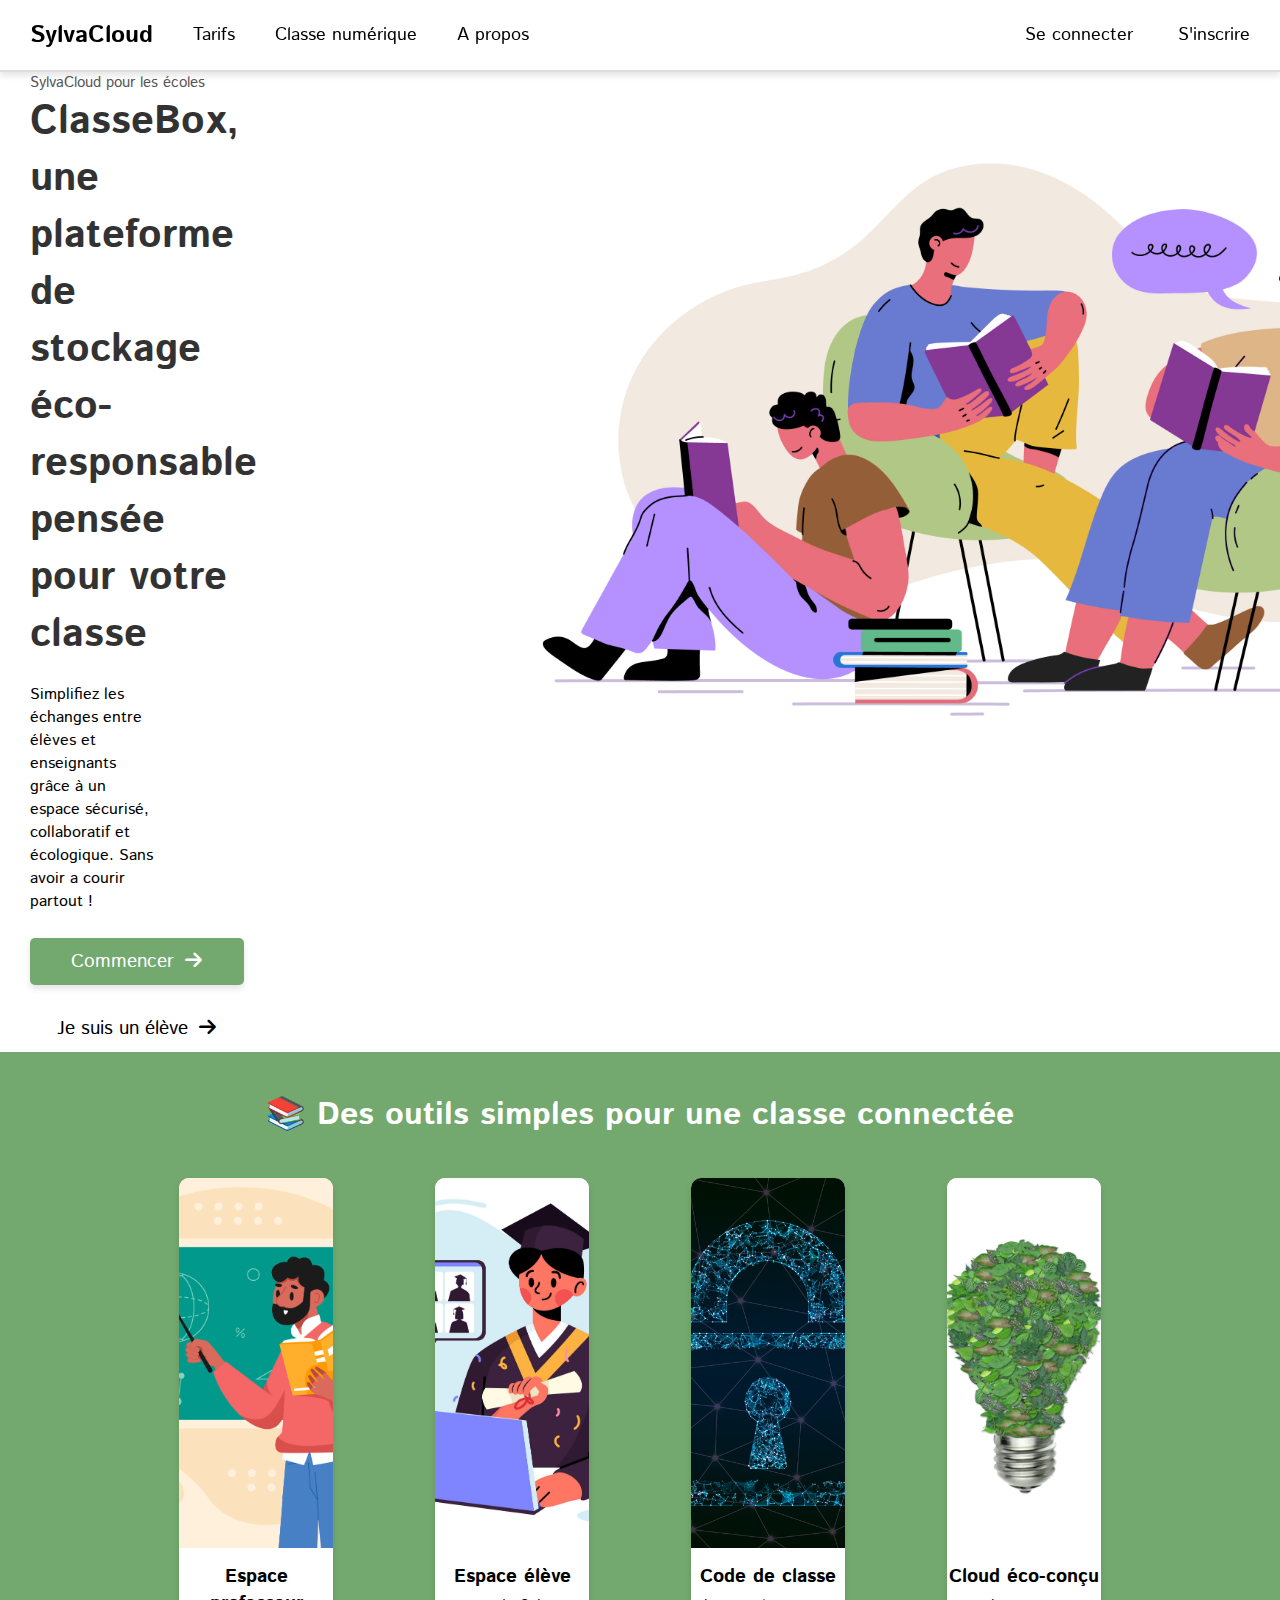
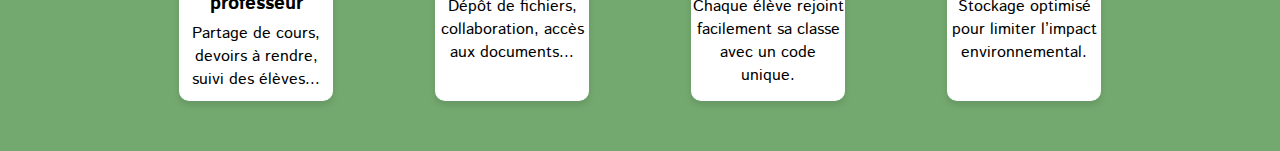
==== classe/classe.html @ 0fa3f463 "Initial commit" ====
<!DOCTYPE html>
<html lang="fr">
<head>
    <meta charset="UTF-8">
    <meta name="viewport" content="width=device-width, initial-scale=1.0">
    <title>Classes Numerique</title>
    <link rel="stylesheet" href="classe.css">
    <link rel="stylesheet" href="../header.css">
    <link rel="stylesheet" href="https://cdnjs.cloudflare.com/ajax/libs/font-awesome/6.5.1/css/all.min.css">
</head>
<body>
    <header>
        <h2 style="background: none; color: rgb(0, 0, 0); font-size: x-large;"><div class="back" onclick="window.location.href = '../index.html'">SylvaCloud</div></h2>
        <nav class="navigation left">
            <a href="workspace/workspace.html" id="my_space">Mon espace</a>
            <a href="../plan/plan.html">Tarifs</a>   
            <a href="">Classe numérique</a>                 
            <a href="#">A propos</a>
        </nav>
        <nav class="navigation right" id="nav-right">
            <a href="register-login/register-login.html">Se connecter</a>            
            <a href="register-login/register-login.html">S'inscrire</a>
        </nav>
        <div class="account-type" id="account_type">
            <i class="fa-solid fa-crown" style="color: yellow; background: none;" id="account_premium"></i>
            <i class="fa-solid fa-graduation-cap" id="account_student" style="background: none; color: white;"></i>
            <p style="background: none; color: white;" id="account_type_txt">Plan Gratuit</p>
        </div>
        <div class="menu-container">
            <i class="fa-solid fa-circle-user account" id="account_circle"></i>
            <ul class="dropdown-menu">
                <li class="dropdown-menu-settings"><a href="../settings/settings.html">Parametres</a></li>
                <li class="dropdown-menu-settings"><a href="#">Gerer</a></li>
                <li class="dropdown-menu-logout" id="logout"><a href="#">Deconnexion</a></li>
            </ul>
        </div>
        
        
        <div class="responsive-header-container">
            
            <i class="fa-solid fa-bars"></i>
            <ul class="responsive-dropdown-menu">
                <li class=""><a href="../workspace/workspace.html">Mon espace</a></li>
                <li class=""><a href="../plan/plan.html">Tarifs</a></li>
                <li><a href="">Classe numérique</a></li>
                <li class="" id="logout"><a href="#">A propos</a></li>
                <li class="" id="logout"><a href="../register-login/register-login.html">Se connecter</a></li>
                <li class="" id="logout"><a href="../register-login/register-login.html">S'inscrire</a></li>
            </ul>
        </div>
    </header>
    <div class="container">
        <div class="hero">
            <div class="hero-text">
                <span class="hero-header">SylvaCloud pour les écoles</span>
                <span class="hero-title">ClasseBox, une plateforme de stockage éco-responsable pensée pour votre classe</span>
                <span class="hero-description">Simplifiez les échanges entre élèves et enseignants grâce à un espace sécurisé, collaboratif et écologique. Sans avoir a courir partout !</span>
                <button class="hero-start-button">
                    Commencer
                    <i class="fa-solid fa-arrow-right"></i>
                </button>
                <button class="hero-login-button">
                    Je suis un élève
                    <i class="fa-solid fa-arrow-right"></i>
                </button>
            </div>
            <div class="hero-image">
                <img src="/Images/6847163.jpg" alt="">
            </div>
        </div>
        <div class="short-presentation">
            <h2 class="short-presentation-title">📚 Des outils simples pour une classe connectée</h2>
            <div class="short-presentation-band">
                <div class="short-presentation-band-item">
                    <img src="/Images/9829626.jpg" alt="">
                    <span class="short-presentation-band-item-title">Espace professeur</span>
                    <span class="short-presentation-band-item-text">Partage de cours, devoirs à rendre, suivi des élèves...</span>
                </div>
                <div class="short-presentation-band-item">
                    <img src="/Images/3967408.jpg" alt="">
                    <span class="short-presentation-band-item-title">Espace élève</span>
                    <span class="short-presentation-band-item-text">Dépôt de fichiers, collaboration, accès aux documents...</span>
                </div>
                <div class="short-presentation-band-item">
                    <img src="/Images/security-4868172.jpg" alt="">
                    <span class="short-presentation-band-item-title">Code de classe</span>
                    <span class="short-presentation-band-item-text">Chaque élève rejoint facilement sa classe avec un code unique.</span>
                </div>
                <div class="short-presentation-band-item">
                    <img src="/Images/green-bulb-1440675_1920.jpg" alt="">
                    <span class="short-presentation-band-item-title">Cloud éco-conçu</span>
                    <span class="short-presentation-band-item-text">Stockage optimisé pour limiter l’impact environnemental.</span>
                </div>
            </div>
            
        </div>
    </div>
    <script src="classe.js"></script>
</body>
</html>
---- classe/classe.css ----
@import url('https://fonts.googleapis.com/css2?family=Istok+Web:wght@400;700&display=swap');

* {
    background-color: rgb(255, 255, 255);
    margin: 0;
    padding: 0;
    box-sizing: border-box;
    font-family: 'Istok Web', sans-serif;    
    color: black;

}

.back {
    cursor: pointer;
}

.container {
    width: 100%;
    height: auto;
    margin-top: 72px;
}

/* Hero */

.hero {
    display: flex;
    justify-content: space-between;
}

.hero-header {
    color: rgb(44, 44, 44);
    opacity: 0.8;
    font-size: 15px;
}

.hero-title {
    font-size: 2.5rem;
    font-weight: 700;
    color: rgb(0, 0, 0);
    opacity: 0.8;
    margin-right: 200px;
}

.hero-text {
    width: 40%;
    display: flex;
    flex-direction: column;
    justify-content: center;
    margin-left: 30px;
}

.hero-image img {
    width: 1100px;        /* largeur fixe */
    height: auto;        /* conserve les proportions */
    object-fit: cover;   /* ajuste le rendu sans déformer */
    border-radius: 12px;
}

.hero-description {
    margin-right: 300px;
    margin-top: 20px;
    margin-bottom: 25px;
}

.hero-start-button {
    background-color: #73A86E;
    color: white;
    padding: 10px 20px;
    border-radius: 5px;
    border: none;
    cursor: pointer;
    font-size: 1.2rem;
    font-weight: 500;
    width: 50%;
    box-shadow: 0px 4px 6px rgba(0, 0, 0, 0.1);
    transition: ease-out 0.5s;
    margin-bottom: 20px;
}

.hero-start-button i {
    color: white;
    background: none;
    transition: ease-out 0.5s;
    margin-left: 5px;
}

.hero-start-button:hover {
    background-color: #5A8B5A;
    box-shadow: 0px 4px 6px rgba(0, 0, 0, 0.2);
}

.hero-start-button:hover i {
    transform: translateX(+5px);
}

.hero-login-button {
    background: none;
    color: black;
    padding: 10px 20px;
    border-radius: 5px;
    border: none;
    cursor: pointer;
    font-size: 1.2rem;
    font-weight: 500;
    width: 50%;
    transition: ease-out 0.5s;
}

.hero-login-button i {
    color: black;
    background: none;
    transition: ease-out 0.5s;
    margin-left: 5px;
}

.hero-login-button:hover {
    color: #5A8B5A;
}

.hero-login-button:hover i {
    transform: translateX(+5px);
    color: #5A8B5A;
}

/* Short Presentation */

.short-presentation {
    width: 100%;
    height: auto;
    background-color: #73A86E;
    display: flex;
    flex-direction: column;
    align-items: center;
}

.short-presentation-title {
    color: white;
    font-size: 2rem;
    font-weight: 700;
    text-align: center;
    margin-top: 20px;
    padding-top: 20px;
    background: none;
}

.short-presentation-band {
    width: 80%;
    background: none;
    margin-top: 10px;
    margin-bottom: 20px;
    display: flex;
    justify-content: space-around;
    padding-bottom: 30px;
    padding-top: 30px;
}

.short-presentation-band-item {
    display: flex;
    flex-direction: column;
    align-items: center;
    width: 15%;
    border-radius: 10px;
    transition: ease-in-out 0.5s;
    box-shadow: 0px 4px 6px rgba(0, 0, 0, 0.1);
}

.short-presentation-band-item span {
    text-align: center;
}

.short-presentation-band-item img {
    width: 100%;
    height: 370px;
    border-top-left-radius: 10px;
    border-top-right-radius: 10px;
    object-fit: cover;  /* L'image couvre tout l'espace sans se déformer */
}

.short-presentation-band-item-title {
    font-size: 1.2rem;
    font-weight: 700;
    color: rgb(0, 0, 0);
    margin-top: 15px;
}

.short-presentation-band-item-text {
    font-size: 1rem;
    font-weight: 400;
    color: rgb(0, 0, 0);
    margin-top: 5px;
    text-align: center;
    background: none;
    margin-bottom: 10px;
}

.short-presentation-band-item:hover {
    transform: scale(1.05);
    box-shadow: 0px 4px 6px rgba(0, 0, 0, 0.2);
}
---- header.css ----
header {
    color: black;
    position: fixed;
    top: 0;
    left: 0;
    width: 100%;
    padding: 20px 30px;
    height: 72px;
    justify-content: space-between;
    align-items: center;
    z-index: 99;
    display: flex;
    background: white;
    border-bottom: 2px solid rgb(223, 223, 223);
    box-shadow: 0px 4px 6px rgba(0, 0, 0, 0.1);
}

.navigation {
    display: flex;
    align-items: center;
    justify-content: flex-end;
    background: none;
    color: black;
}

.navigation a {
    background: none;
    font-size: 1.1em;
    text-decoration: none;
    margin-left: 40px;
    font-weight: 500;
    position: relative; /* Ajouté pour le positionnement du ::after */
    color: black;
    transition: .3s;
}

.navigation a:hover {
    color: #73A86E;
}

.left {
    margin-right: auto; /* Pousse à gauche */
}

.right {
    margin-left: auto; /* Pousse à droite */
}

.fa-bars {
    background: none;
    color: black;
    font-size: x-large;
    margin: 10px;
    display: none !important;
    transition: .3s;
}

.fa-bars:hover {
    color: #73A86E;
}

.fa-circle-user {
    color: white;
    background: none;
    font-size: 25px;
    margin-right: 10px;
    cursor: pointer;
    transition: .5s;
}

.fa-circle-user:hover {
    color: #73A86E;
}

.dropdown-menu {
    display: none; /* Le menu est caché par défaut */
    position: absolute;
    top: 48px; /* Place le menu directement sous l'icône */
    right: 0;
    background-color: white;
    border: 1px solid #ddd;
    border-radius: 5px;
    width: 150px;
    box-shadow: 0px 4px 6px rgba(0, 0, 0, 0.1);
    list-style-type: none;
    margin: 0;
    padding: 0;
}

.menu-container {
    background: none;
}

.responsive-dropdown-menu {
    display: none; /* Le menu est caché par défaut */
    position: absolute;
    top: 48px; /* Place le menu directement sous l'icône */
    right: 0;
    background-color: white;
    border: 1px solid #ddd;
    border-radius: 5px;
    width: 150px;
    box-shadow: 0px 4px 6px rgba(0, 0, 0, 0.1);
    list-style-type: none;
    margin: 0;
    padding: 0;
}

.responsive-header-container i {
    background: none;
}

.responsive-header-container {
    background: none;
}

.responsive-header-container:hover .responsive-dropdown-menu {
    display: block;
}

.responsive-dropdown-menu li {
    padding: 10px;
    transition: .5s;
}

.responsive-dropdown-menu li a {
    text-decoration: none;
    color: #333;
    display: block;
    transition: .5s;
}

.dropdown-menu li {
    padding: 10px;
    transition: .5s;
}

.dropdown-menu li a {
    text-decoration: none;
    color: #333;
    display: block;
    transition: .5s;
}

.menu-container:hover .dropdown-menu {
    display: block;
}

.dropdown-menu:hover {
    display: block;
}

.dropdown-menu-settings:hover {
    background-color: #73A86E;
}

.dropdown-menu-settings:hover a {
    background-color: #73A86E;
    color: white;
}

.dropdown-menu-logout:hover {
    background-color: #ff0000;
}

.dropdown-menu-logout:hover a {
    background-color: #ff0000;
    color: white;
}

.account-type {
    display: flex;
    background: none;
    margin-left: 10px;
    margin-right: 10px;
}

.account-type i {
    margin-right: 5px;
    margin-top: 2px;
}

@media screen and (max-width: 768px) {
    .header-menu {
        display: none;
    }

    .fa-bars {
        display: block !important;
        color: white;
    }

    .responsive-header-container {
        display: block;
    }

    .navigation {
        display: none !important;
    }

    header h2 {
        font-size: medium;
    }

    header {
        height: 35px;
    }

    .account-type {
        display: none;
    }

}
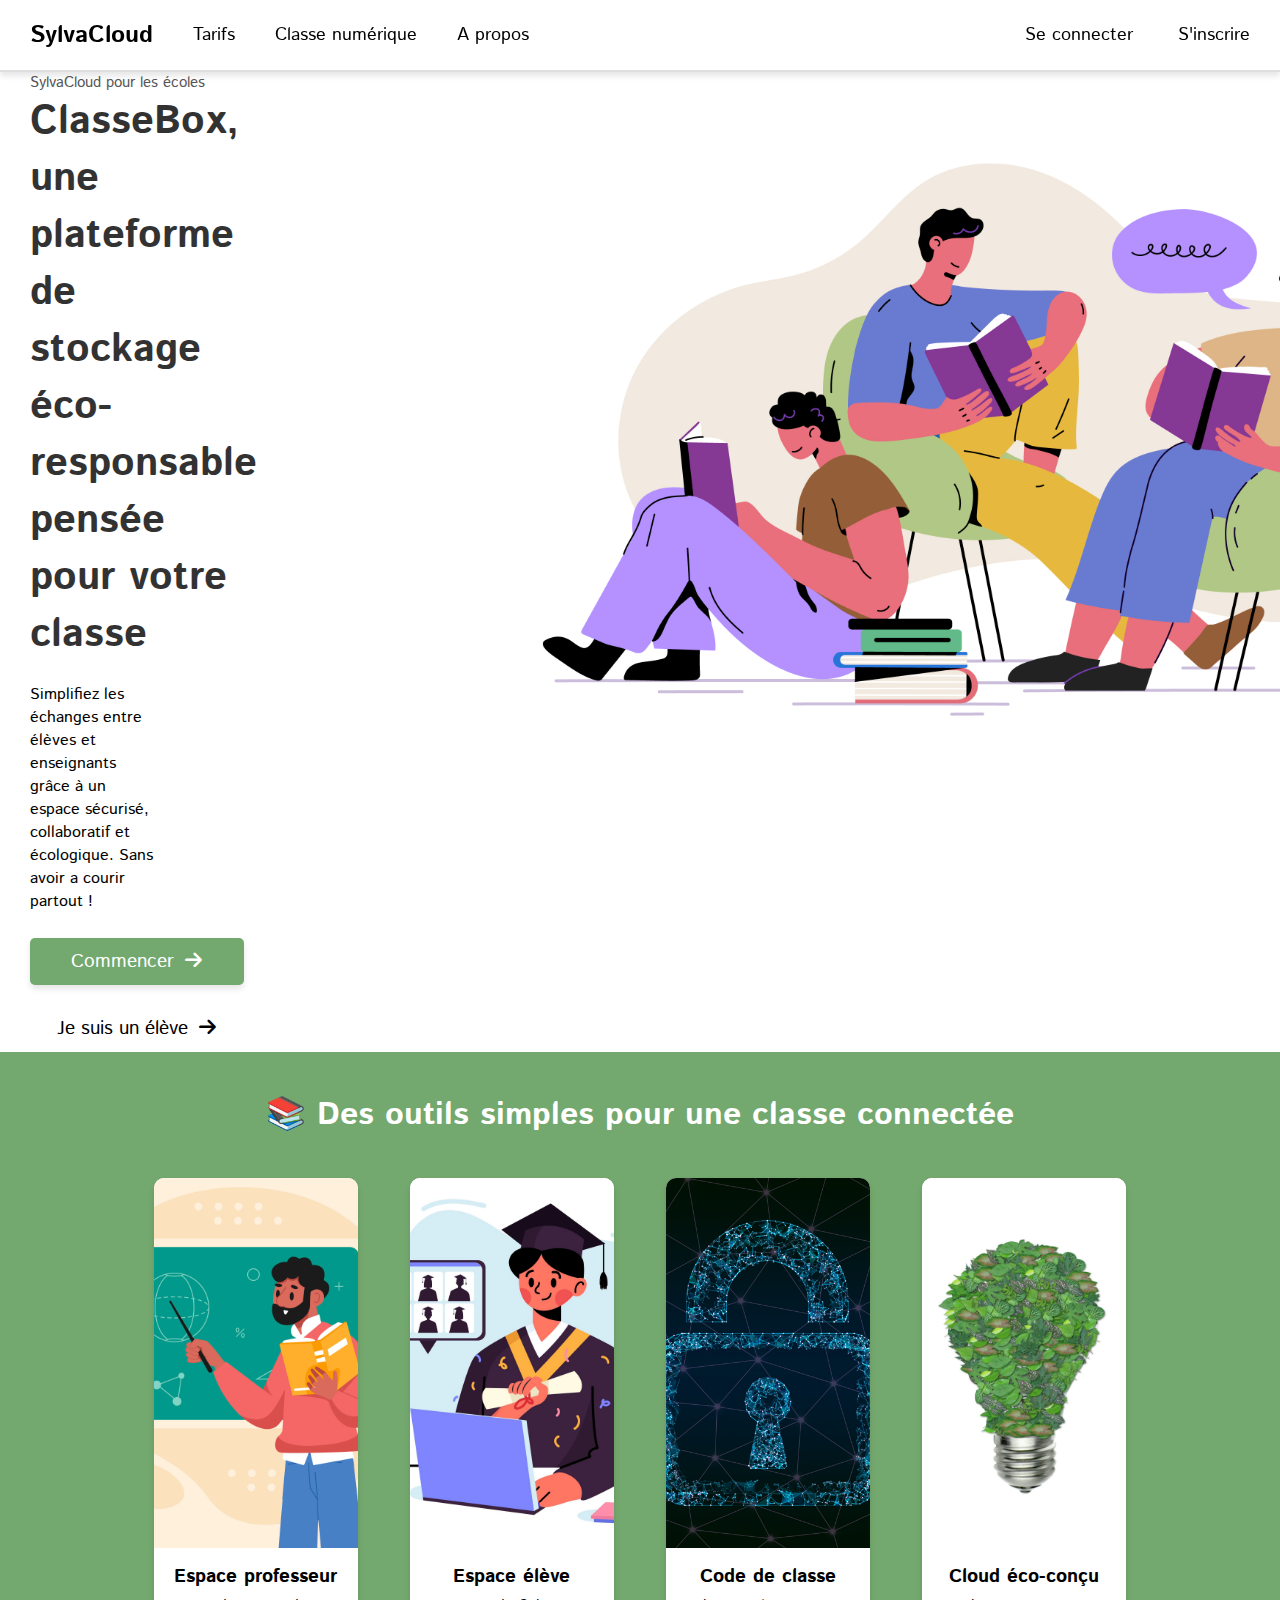
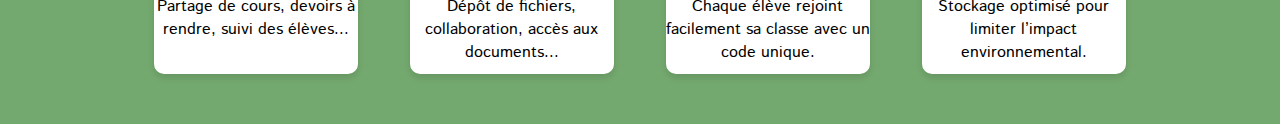
==== commit 29b7a7dd: "Commit modifiant et repondant aux Issues : #1/#10/#7/#6 et en commencemant de l'issue #8" ====
--- a/classe/classe.html
+++ b/classe/classe.html
@@ -18,18 +18,18 @@
             <a href="#">A propos</a>
         </nav>
         <nav class="navigation right" id="nav-right">
-            <a href="register-login/register-login.html">Se connecter</a>            
-            <a href="register-login/register-login.html">S'inscrire</a>
+            <a href="/register-login/register-login.html">Se connecter</a>            
+            <a href="/register-login/register-login.html">S'inscrire</a>
         </nav>
         <div class="account-type" id="account_type">
-            <i class="fa-solid fa-crown" style="color: yellow; background: none;" id="account_premium"></i>
+            <i class="fa-solid fa-crown" style="color: rgb(0, 0, 0); background: none;" id="account_premium"></i>
             <i class="fa-solid fa-graduation-cap" id="account_student" style="background: none; color: white;"></i>
-            <p style="background: none; color: white;" id="account_type_txt">Plan Gratuit</p>
+            <p style="background: none; color: rgb(0, 0, 0);" id="account_type_txt">Plan Gratuit</p>
         </div>
         <div class="menu-container">
             <i class="fa-solid fa-circle-user account" id="account_circle"></i>
             <ul class="dropdown-menu">
-                <li class="dropdown-menu-settings"><a href="../settings/settings.html">Parametres</a></li>
+                <li class="dropdown-menu-settings"><a href="/settings/settings.html">Parametres</a></li>
                 <li class="dropdown-menu-settings"><a href="#">Gerer</a></li>
                 <li class="dropdown-menu-logout" id="logout"><a href="#">Deconnexion</a></li>
             </ul>
@@ -40,12 +40,12 @@
             
             <i class="fa-solid fa-bars"></i>
             <ul class="responsive-dropdown-menu">
-                <li class=""><a href="../workspace/workspace.html">Mon espace</a></li>
-                <li class=""><a href="../plan/plan.html">Tarifs</a></li>
+                <li class=""><a href="/workspace/workspace.html">Mon espace</a></li>
+                <li class=""><a href="/plan/plan.html">Tarifs</a></li>
                 <li><a href="">Classe numérique</a></li>
-                <li class="" id="logout"><a href="#">A propos</a></li>
-                <li class="" id="logout"><a href="../register-login/register-login.html">Se connecter</a></li>
-                <li class="" id="logout"><a href="../register-login/register-login.html">S'inscrire</a></li>
+                <li class=""><a href="#">A propos</a></li>
+                <li class=""><a href="/register-login/register-login.html">Se connecter</a></li>
+                <li class=""><a href="/register-login/register-login.html">S'inscrire</a></li>
             </ul>
         </div>
     </header>
--- a/classe/classe.css
+++ b/classe/classe.css
@@ -158,7 +158,7 @@
     display: flex;
     flex-direction: column;
     align-items: center;
-    width: 15%;
+    width: 20%;
     border-radius: 10px;
     transition: ease-in-out 0.5s;
     box-shadow: 0px 4px 6px rgba(0, 0, 0, 0.1);
--- a/header.css
+++ b/header.css
@@ -60,7 +60,7 @@
 }
 
 .fa-circle-user {
-    color: white;
+    color: black;
     background: none;
     font-size: 25px;
     margin-right: 10px;
@@ -176,7 +176,8 @@
 }
 
 .account-type i {
-    margin-right: 5px;
+    color: black;
+    margin-right: 0px;
     margin-top: 2px;
 }
 
